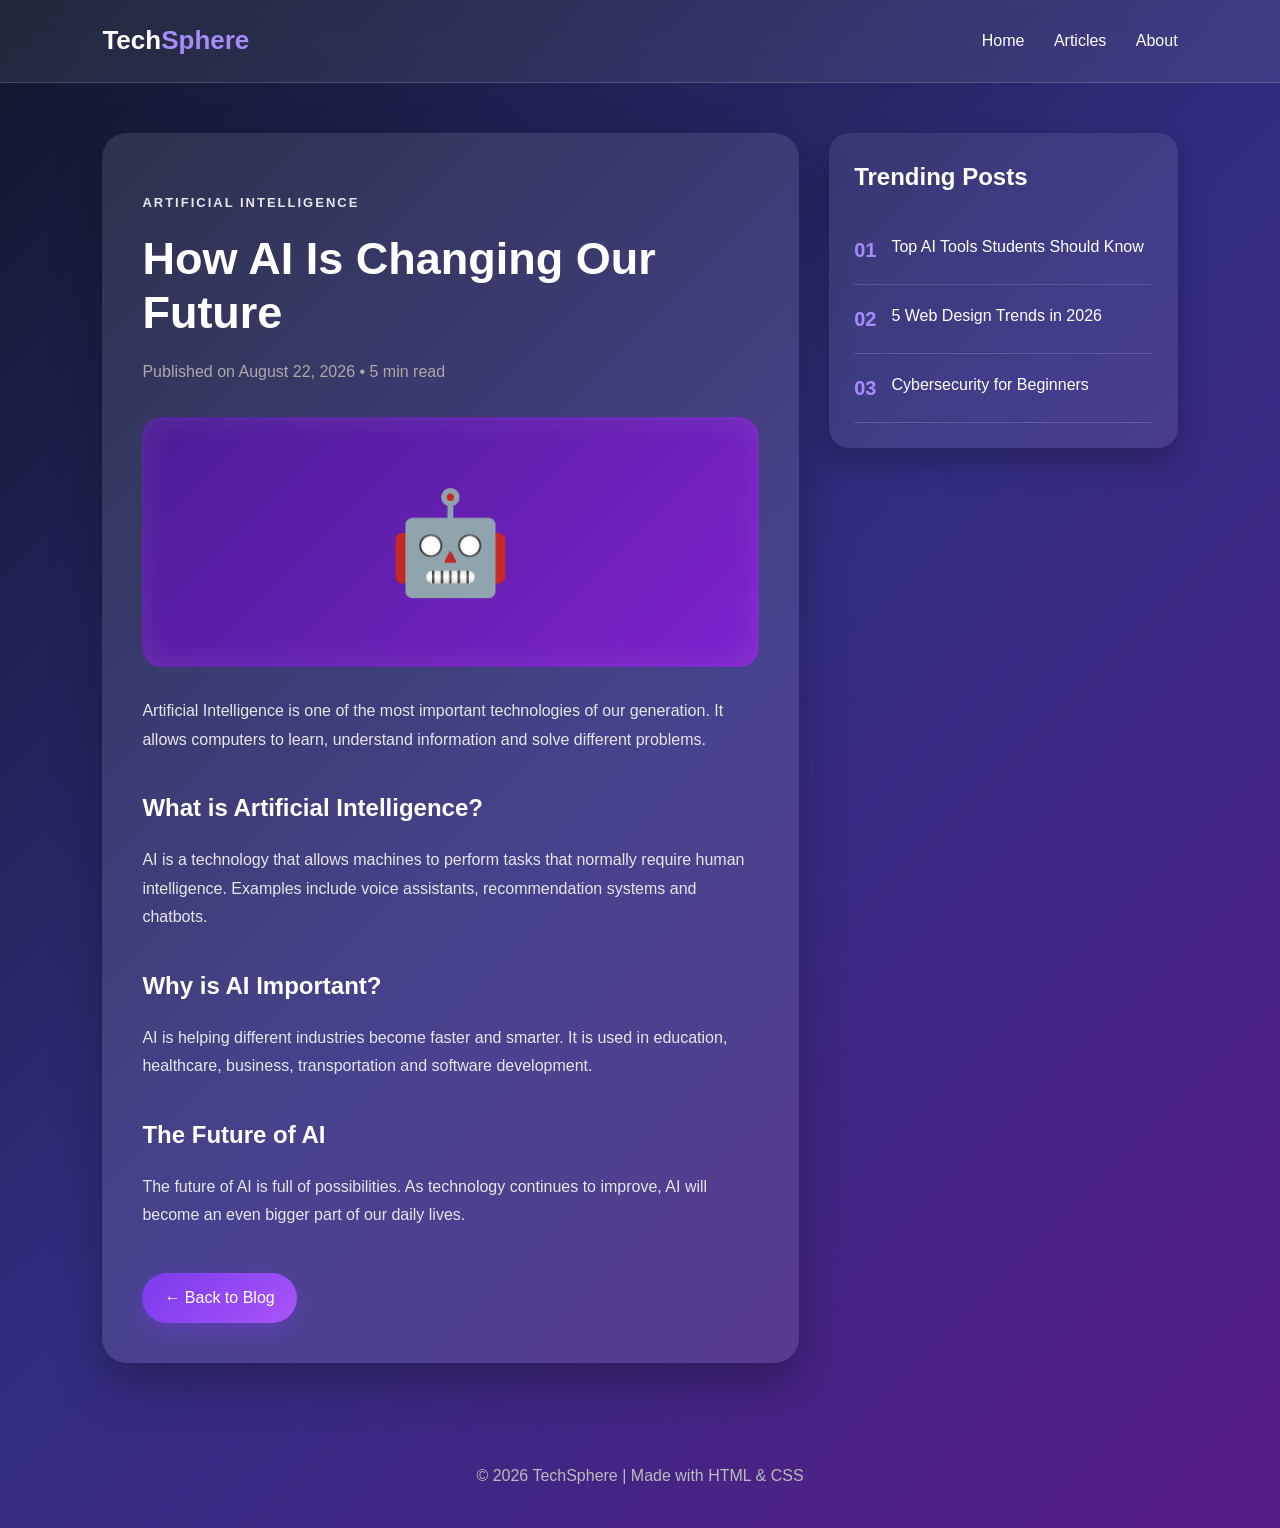
==== article.html @ cf0c5399 "Add files via upload" ====
<!DOCTYPE html>
<html lang="en">
<head>
    <meta charset="UTF-8">
    <meta name="viewport" content="width=device-width, initial-scale=1.0">

    <title>AI and the Future</title>

    <link rel="stylesheet" href="style.css">
</head>

<body>
    <header>

        <div class="logo">Tech<span>Sphere</span></div>

        <nav>
            <a href="index.html">Home</a>
            <a href="article.html">Articles</a>
            <a href="#">About</a>
        </nav>

    </header>
    <main class="article-page">

        <article class="article">

            <p class="category">ARTIFICIAL INTELLIGENCE</p>

            <h1>How AI Is Changing Our Future</h1>

            <p class="date">
                Published on August 22, 2026 • 5 min read
            </p>

            <div class="article-image">
                🤖
            </div>

            <p>
                Artificial Intelligence is one of the most
                important technologies of our generation.
                It allows computers to learn, understand
                information and solve different problems.
            </p>

            <h2>What is Artificial Intelligence?</h2>

            <p>
                AI is a technology that allows machines to
                perform tasks that normally require human
                intelligence. Examples include voice assistants,
                recommendation systems and chatbots.
            </p>

            <h2>Why is AI Important?</h2>

            <p>
                AI is helping different industries become
                faster and smarter. It is used in education,
                healthcare, business, transportation and
                software development.
            </p>

            <h2>The Future of AI</h2>

            <p>
                The future of AI is full of possibilities.
                As technology continues to improve, AI will
                become an even bigger part of our daily lives.
            </p>

            <a href="index.html" class="btn">← Back to Blog</a>

          </article>
        <aside>

            <h2>Trending Posts</h2>

            <div class="trend">
                <span>01</span>
                <p>Top AI Tools Students Should Know</p>
            </div>

            <div class="trend">
                <span>02</span>
                <p>5 Web Design Trends in 2026</p>
            </div>

            <div class="trend">
                <span>03</span>
                <p>Cybersecurity for Beginners</p>
            </div>

        </aside>

    </main>


    <footer>
        <p>© 2026 TechSphere | Made with HTML & CSS</p>
    </footer>

</body>
</html>
---- style.css ----
* {
    margin: 0;
    padding: 0;
    box-sizing: border-box;
}

body {
    font-family: Arial, sans-serif;
    line-height: 1.6;
    color: #ffffff;

    background: linear-gradient(
        135deg,
        #0f172a,
        #312e81,
        #581c87
    );

    min-height: 100vh;
}
header {
    display: flex;
    justify-content: space-between;
    align-items: center;

    padding: 20px 8%;

    background: rgba(255, 255, 255, 0.08);

    backdrop-filter: blur(15px);

    border-bottom: 1px solid rgba(255, 255, 255, 0.15);
}

.logo {
    font-size: 26px;
    font-weight: bold;
}

.logo span {
    color: #a78bfa;
}

nav a {
    color: white;
    text-decoration: none;
    margin-left: 25px;
}

nav a:hover {
    color: #c4b5fd;
}
.hero {
    margin: 50px auto;

    width: 84%;
    padding: 70px 8%;

    border-radius: 25px;

    background: rgba(255, 255, 255, 0.1);

    backdrop-filter: blur(15px);

    box-shadow:
        0 20px 50px rgba(0, 0, 0, 0.3);

    border: 1px solid rgba(255, 255, 255, 0.15);
}

.tag,
.category {
    color: #c4b5fd;
    font-size: 13px;
    font-weight: bold;
    letter-spacing: 2px;
}

.hero h1 {
    font-size: 50px;
    line-height: 1.1;
    margin: 15px 0;
}

.hero p {
    max-width: 600px;
}
.btn {
    display: inline-block;

    margin-top: 25px;

    padding: 12px 22px;

    color: white;
    text-decoration: none;

    background: linear-gradient(
        135deg,
        #7c3aed,
        #a855f7
    );

    border-radius: 30px;

    box-shadow:
        0 8px 20px rgba(124, 58, 237, 0.4);

    transition: 0.3s;
}

.btn:hover {
    transform: translateY(-4px);
}
main {
    width: 84%;
    margin: auto;

    display: grid;

    grid-template-columns: 2fr 1fr;

    gap: 30px;
}

.articles h2,
aside h2 {
    margin-bottom: 20px;
}
.card-container {
    display: grid;

    grid-template-columns: repeat(2, 1fr);

    gap: 20px;
}

.card {
    padding: 25px;

    background: rgba(255, 255, 255, 0.1);

    border: 1px solid rgba(255, 255, 255, 0.15);

    border-radius: 20px;

    box-shadow:
        0 15px 30px rgba(0, 0, 0, 0.25);

    transition: 0.3s;
}

.card:hover {
    transform: translateY(-8px) rotateX(2deg);

    box-shadow:
        0 20px 40px rgba(0, 0, 0, 0.35);
}

.icon {
    font-size: 40px;
    margin-bottom: 15px;
}

.card h3 {
    margin: 10px 0;
    font-size: 22px;
}

.card p {
    color: #ddd;
}

.card a {
    display: inline-block;

    margin-top: 15px;

    color: #c4b5fd;

    text-decoration: none;
}
aside {
    padding: 25px;

    background: rgba(255, 255, 255, 0.08);

    border-radius: 20px;

    height: fit-content;

    box-shadow:
        0 15px 30px rgba(0, 0, 0, 0.25);
}

.trend {
    display: flex;

    gap: 15px;

    padding: 18px 0;

    border-bottom: 1px solid rgba(255, 255, 255, 0.15);
}

.trend span {
    color: #a78bfa;

    font-size: 20px;

    font-weight: bold;
}
.article-page {
    margin-top: 50px;
}

.article {
    padding: 40px;

    background: rgba(255, 255, 255, 0.1);

    border-radius: 25px;

    box-shadow:
        0 20px 50px rgba(0, 0, 0, 0.3);
}

.article h1 {
    font-size: 45px;

    line-height: 1.2;

    margin: 10px 0;
}

.article h2 {
    margin-top: 35px;
}

.article p {
    margin: 18px 0;

    color: #e5e7eb;

    line-height: 1.8;
}

.date {
    color: #aaa !important;
}
.article-image {
    height: 250px;

    margin: 30px 0;

    border-radius: 20px;

    display: flex;

    align-items: center;
    justify-content: center;

    font-size: 100px;

    background: linear-gradient(
        135deg,
        #4c1d95,
        #7e22ce
    );

    box-shadow:
        inset 0 0 30px rgba(255, 255, 255, 0.1);
}
footer {
    text-align: center;

    padding: 40px;

    margin-top: 60px;

    color: #bbb;
}
@media (max-width: 800px) {

    header {
        flex-direction: column;
        gap: 15px;
    }

    nav a {
        margin: 10px;
    }

    .hero h1 {
        font-size: 36px;
    }

    main {
        grid-template-columns: 1fr;
    }

    .card-container {
        grid-template-columns: 1fr;
    }

    .article h1 {
        font-size: 32px;
    }
}
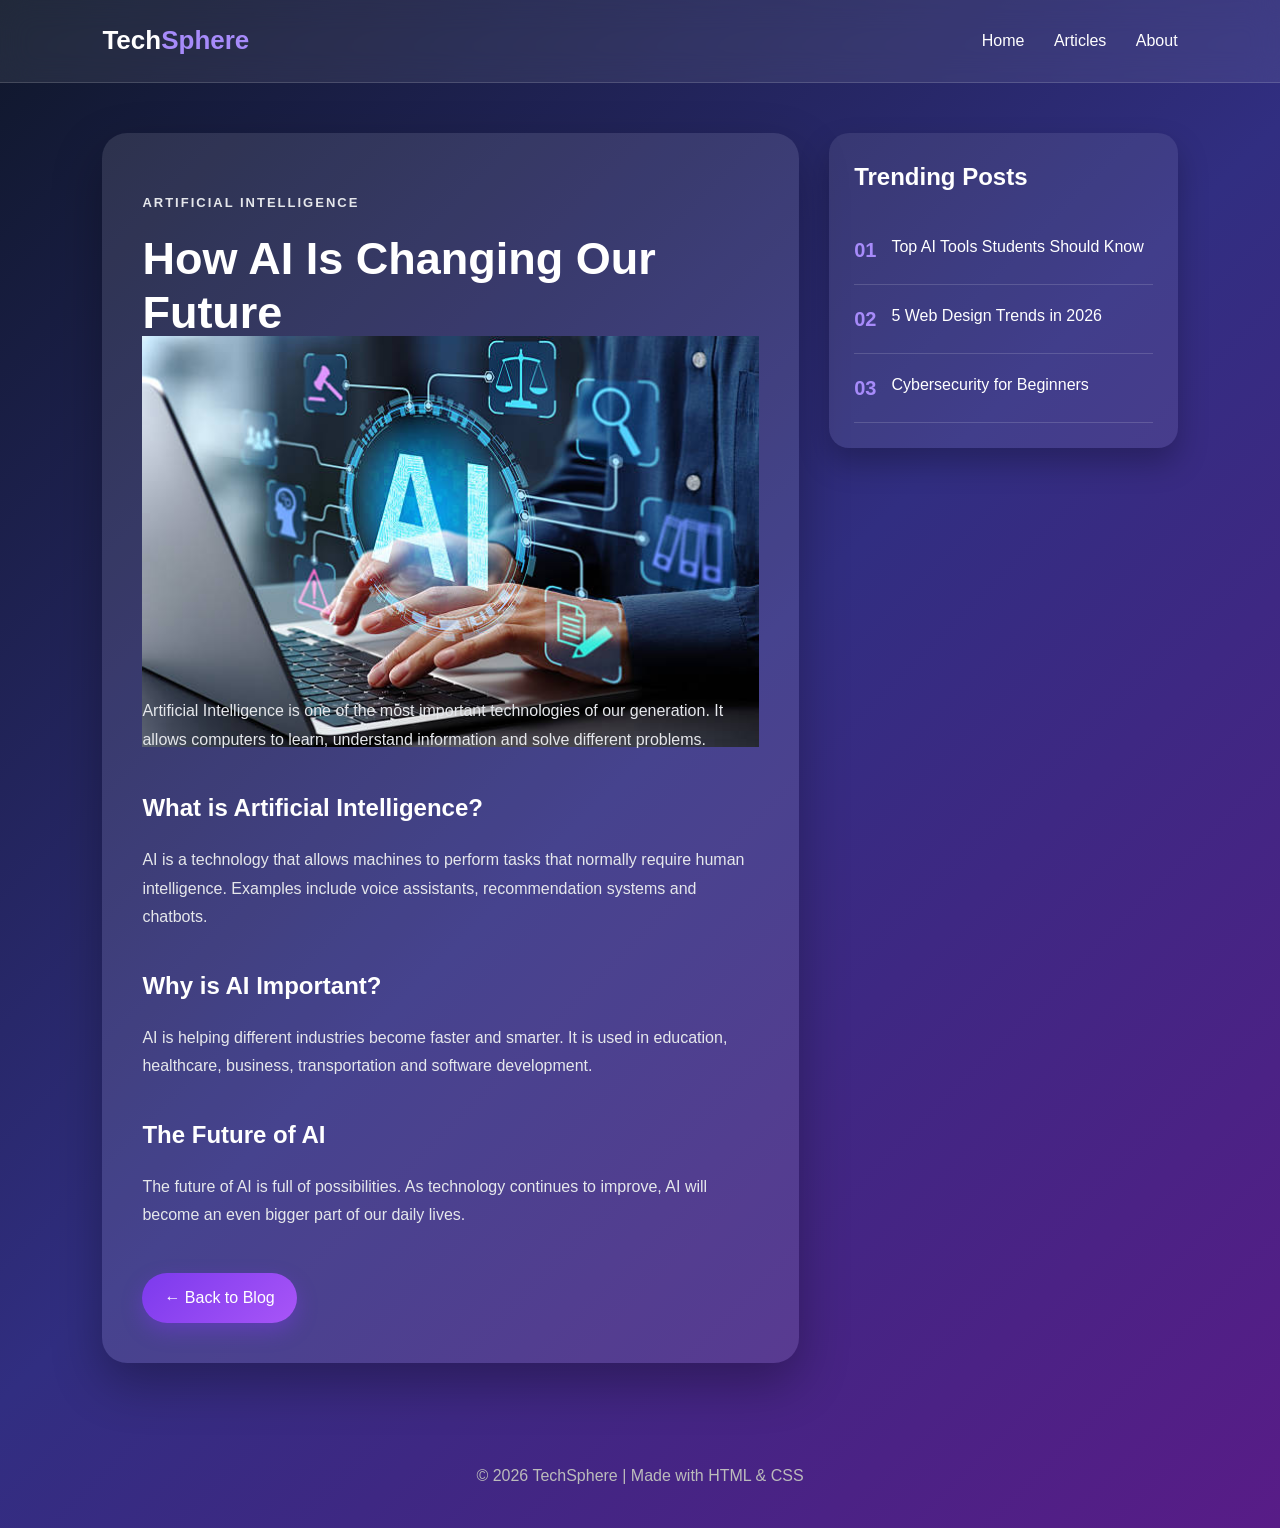
==== commit ae69306d: "article.html" ====
--- a/article.html
+++ b/article.html
@@ -34,7 +34,7 @@
             </p>
 
             <div class="article-image">
-                🤖
+                <img src="image.jpeg" alt="Article cover Image" width="100%">
             </div>
 
             <p>
@@ -102,4 +102,4 @@
     </footer>
 
 </body>
-</html>+</html>
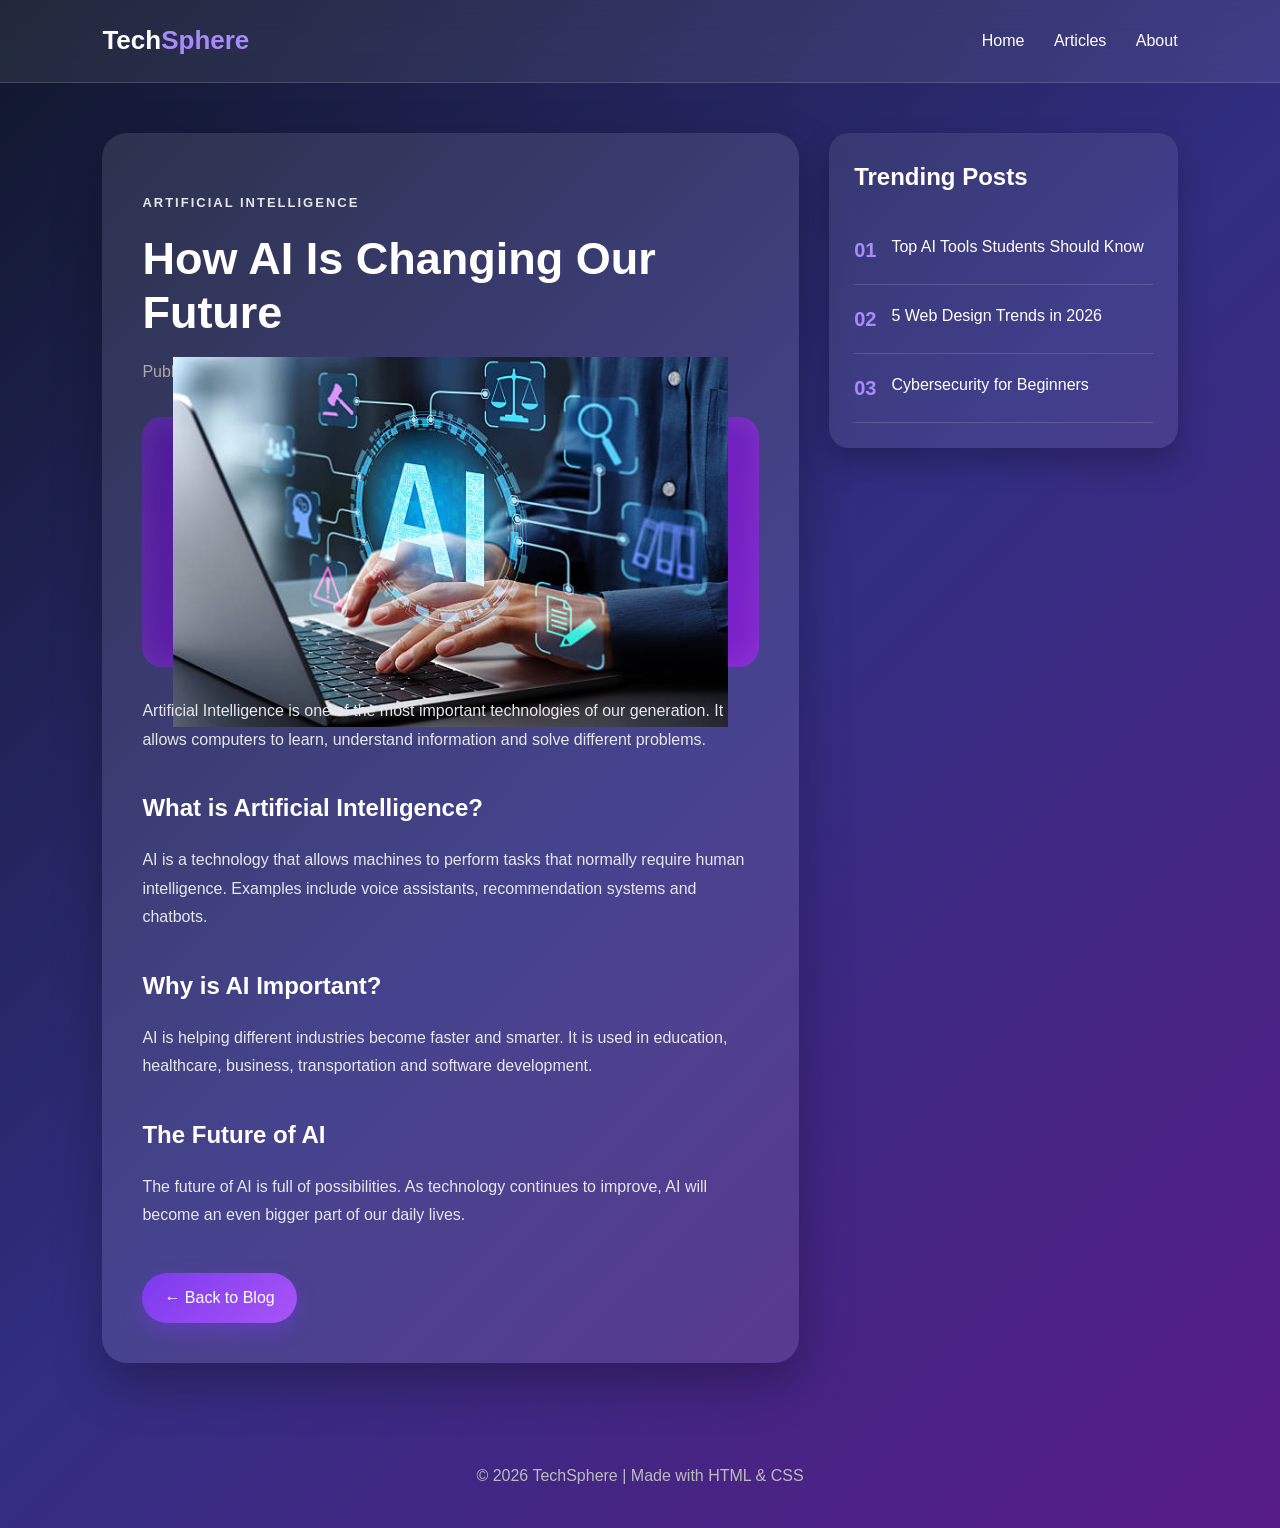
==== commit 05ff4cb8: "article.html" ====
--- a/article.html
+++ b/article.html
@@ -34,7 +34,7 @@
             </p>
 
             <div class="article-image">
-                <img src="image.jpeg" alt="Article cover Image" width="100%">
+                <img src="image.jpeg" alt="Article cover Image" width="90%">
             </div>
 
             <p>
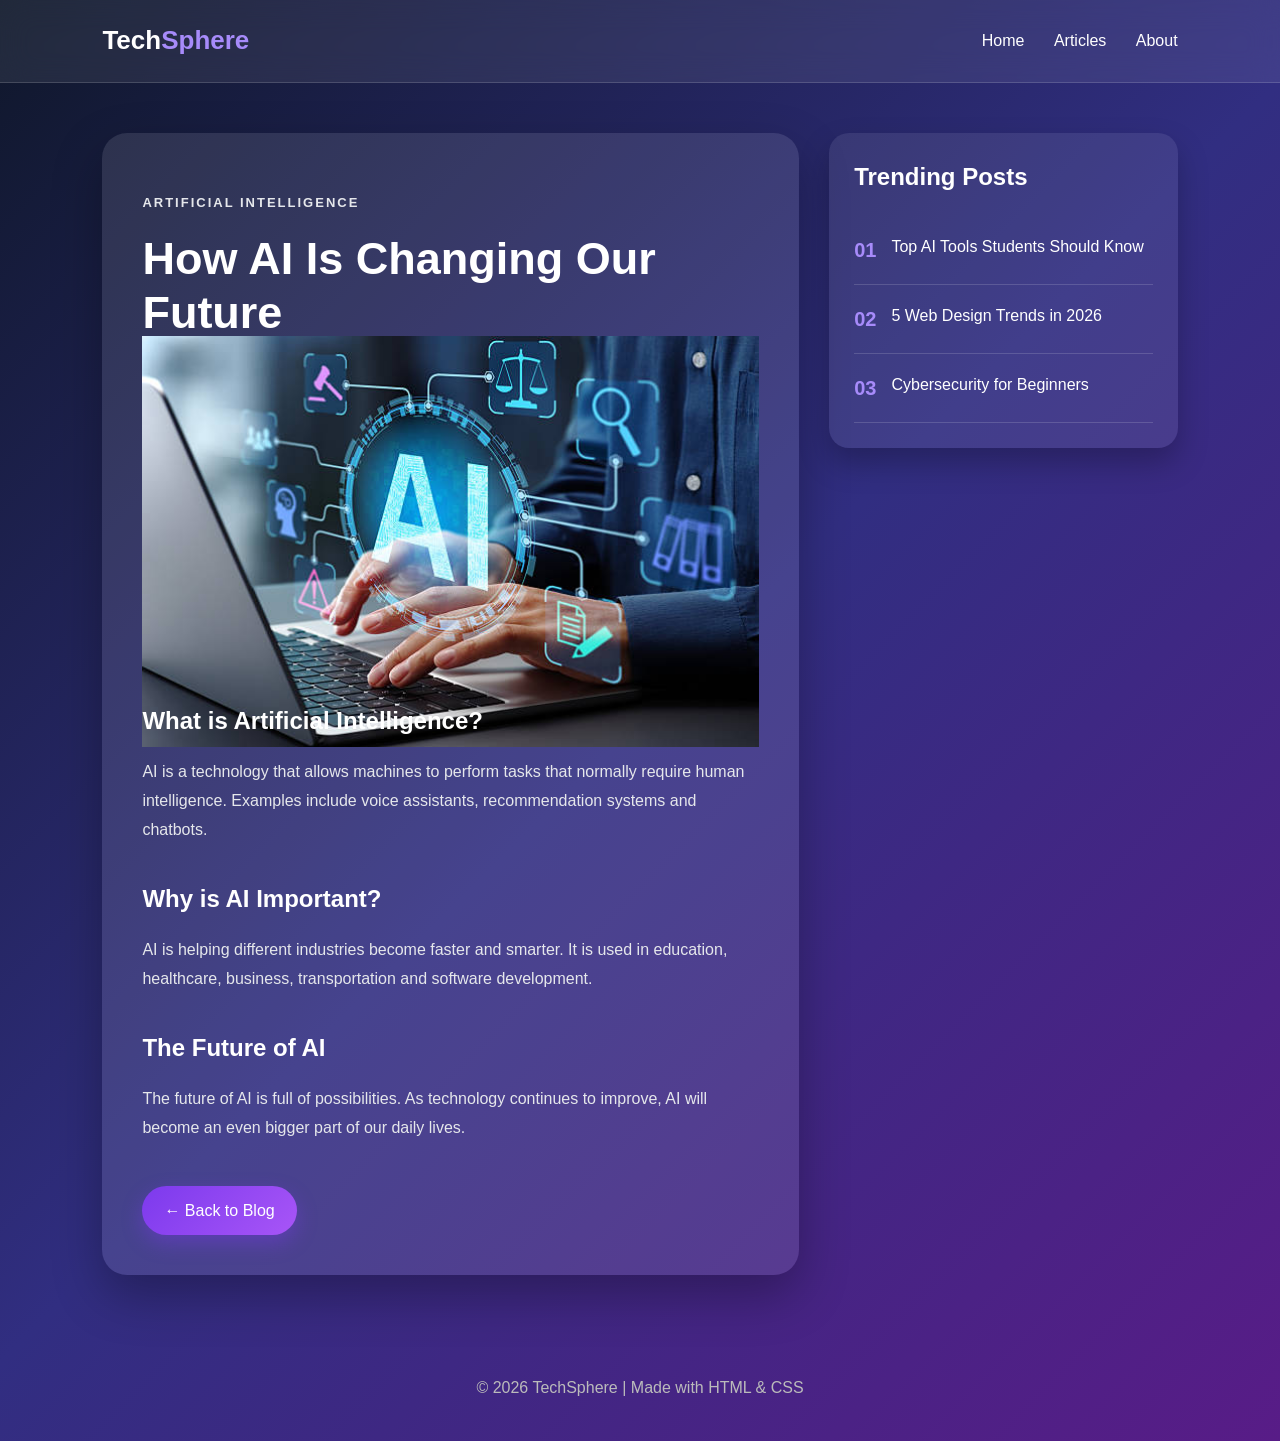
==== commit 99c7dc4d: "article.html" ====
--- a/article.html
+++ b/article.html
@@ -34,15 +34,8 @@
             </p>
 
             <div class="article-image">
-                <img src="image.jpeg" alt="Article cover Image" width="90%">
+                <img src="image.jpeg" alt="Article cover Image" width="100%">
             </div>
-
-            <p>
-                Artificial Intelligence is one of the most
-                important technologies of our generation.
-                It allows computers to learn, understand
-                information and solve different problems.
-            </p>
 
             <h2>What is Artificial Intelligence?</h2>
 
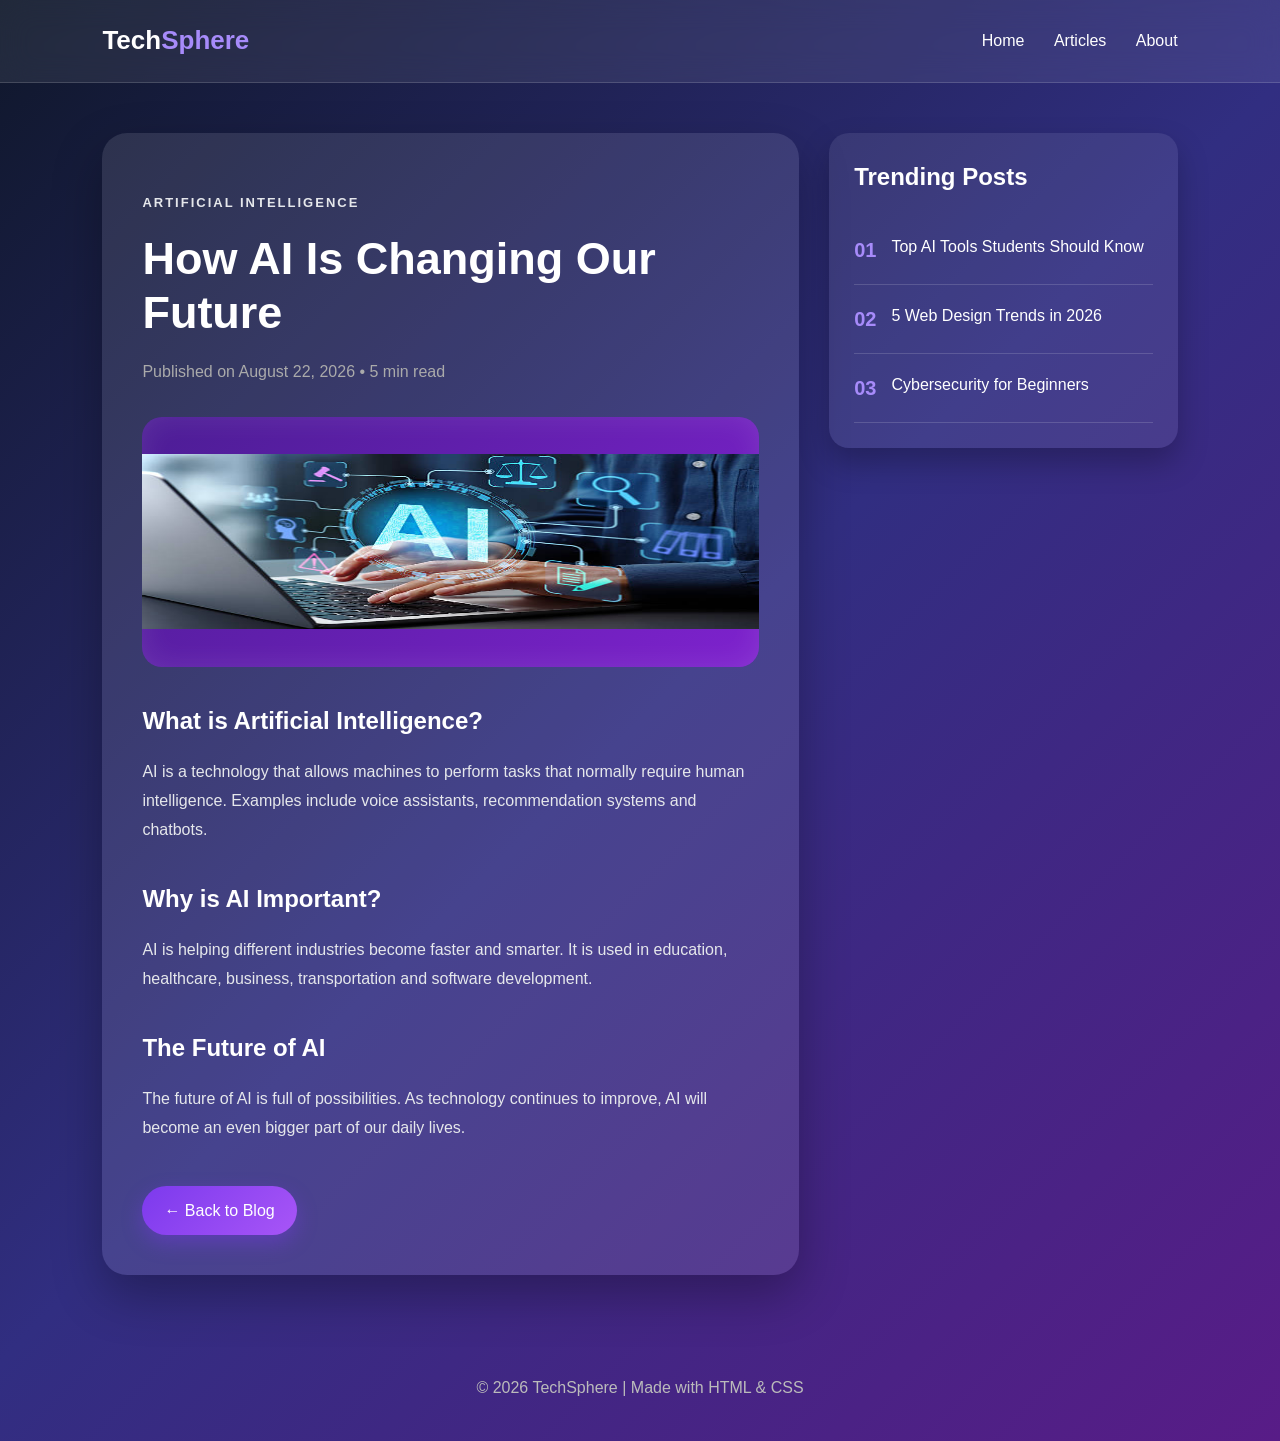
==== commit fc46a3fd: "article.html" ====
--- a/article.html
+++ b/article.html
@@ -34,7 +34,7 @@
             </p>
 
             <div class="article-image">
-                <img src="image.jpeg" alt="Article cover Image" width="100%">
+                <img src="image.jpeg" alt="Article cover Image" width="100%" height=70%>
             </div>
 
             <h2>What is Artificial Intelligence?</h2>
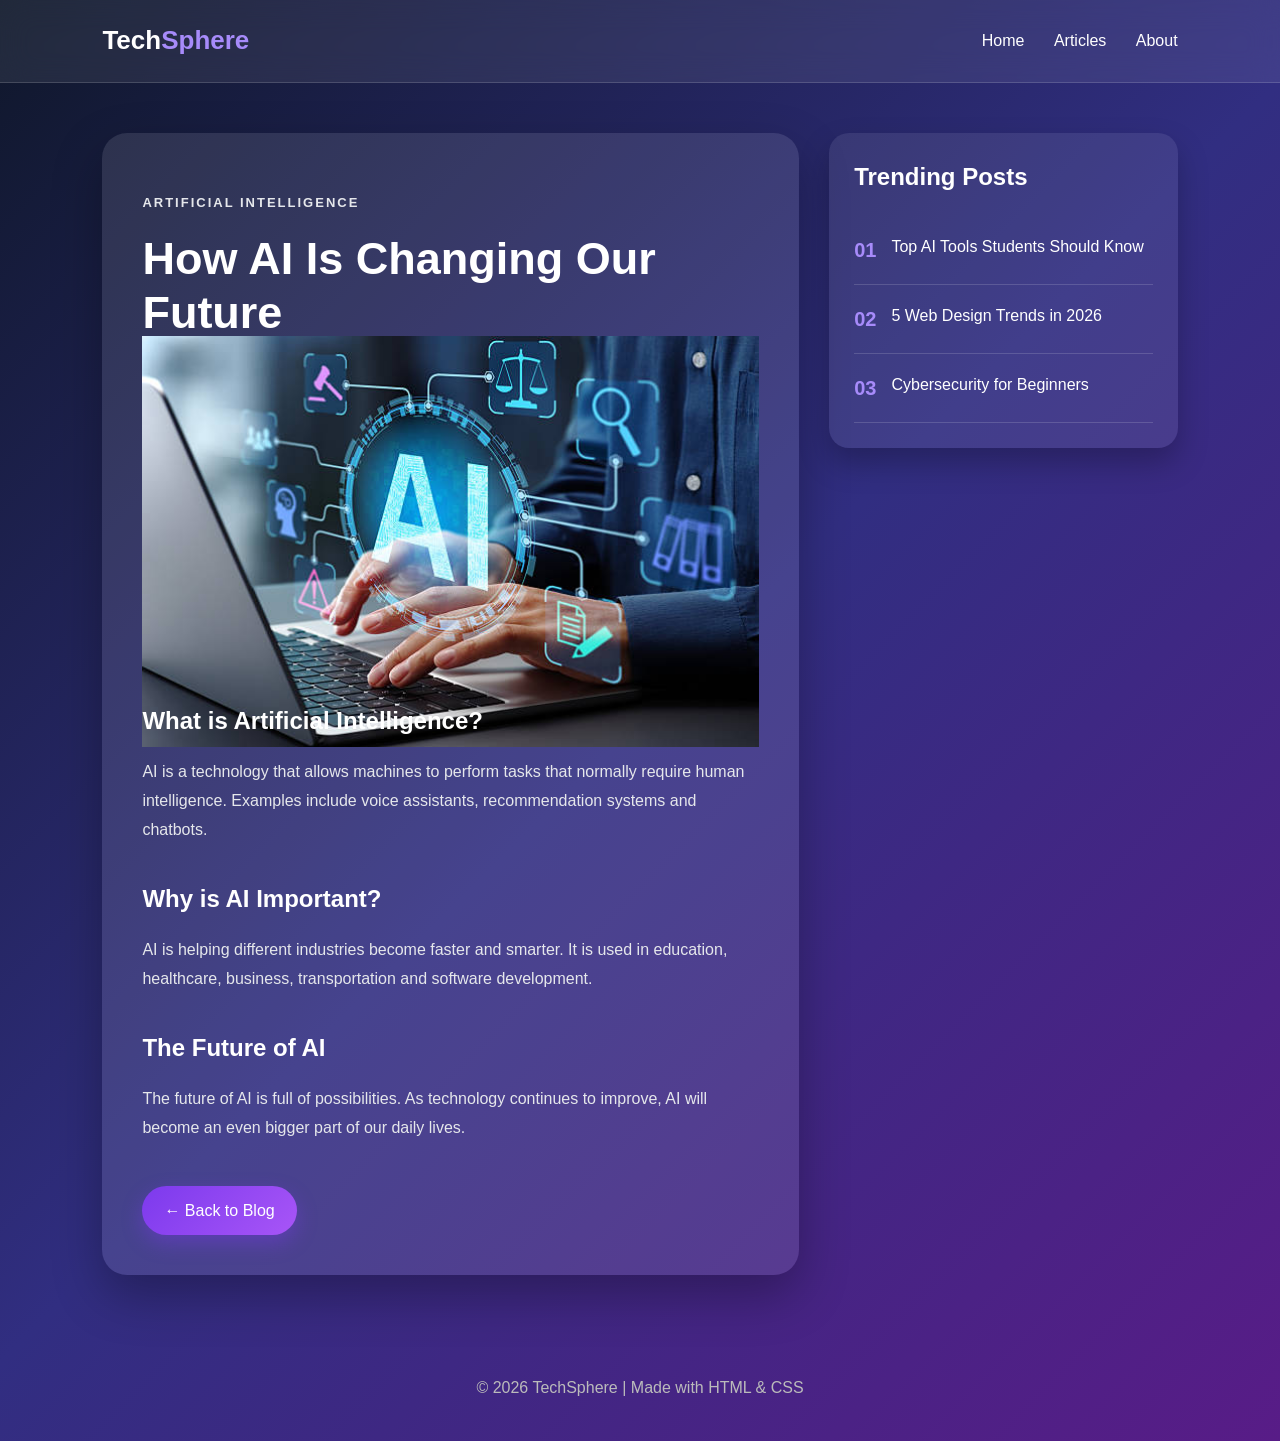
==== commit b9254deb: "article.html" ====
--- a/article.html
+++ b/article.html
@@ -34,7 +34,7 @@
             </p>
 
             <div class="article-image">
-                <img src="image.jpeg" alt="Article cover Image" width="100%" height=70%>
+                <img src="image.jpeg" alt="Article cover Image" width="100%">
             </div>
 
             <h2>What is Artificial Intelligence?</h2>
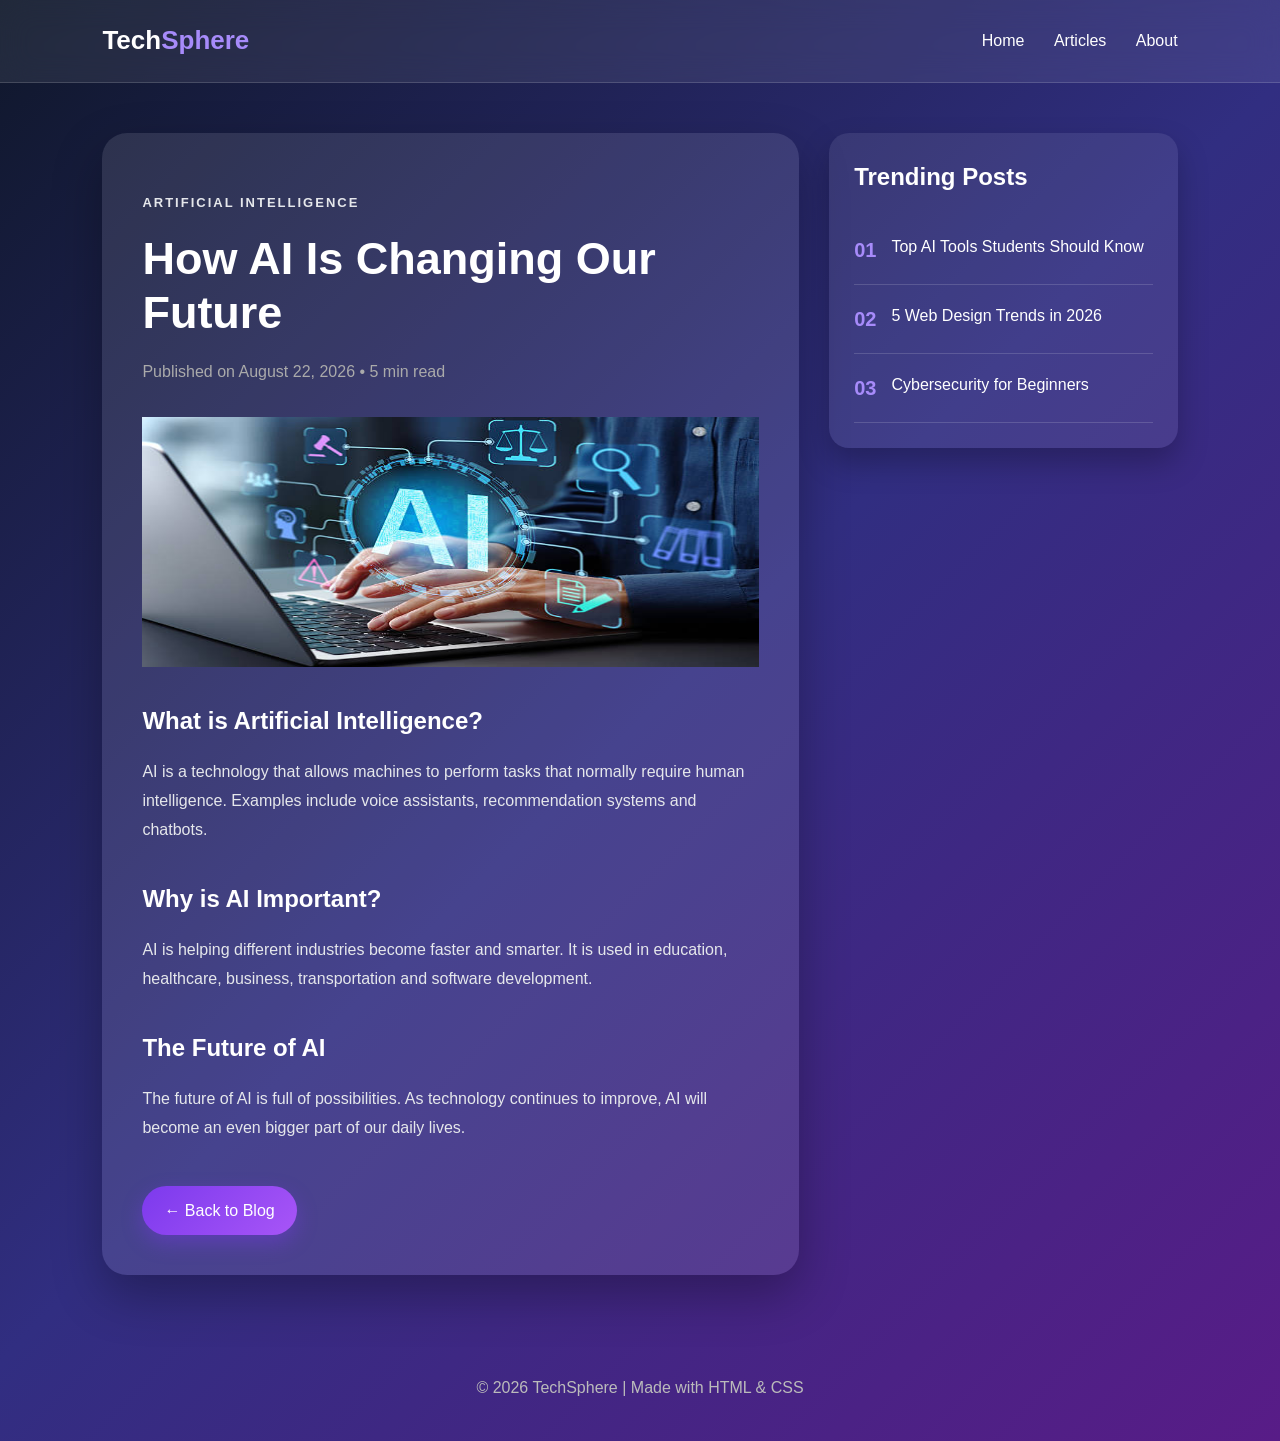
==== commit 652ef73d: "article.html" ====
--- a/article.html
+++ b/article.html
@@ -34,7 +34,7 @@
             </p>
 
             <div class="article-image">
-                <img src="image.jpeg" alt="Article cover Image" width="100%">
+                <img src="image.jpeg" alt="Article cover Image" width="100%" height="100%">
             </div>
 
             <h2>What is Artificial Intelligence?</h2>
